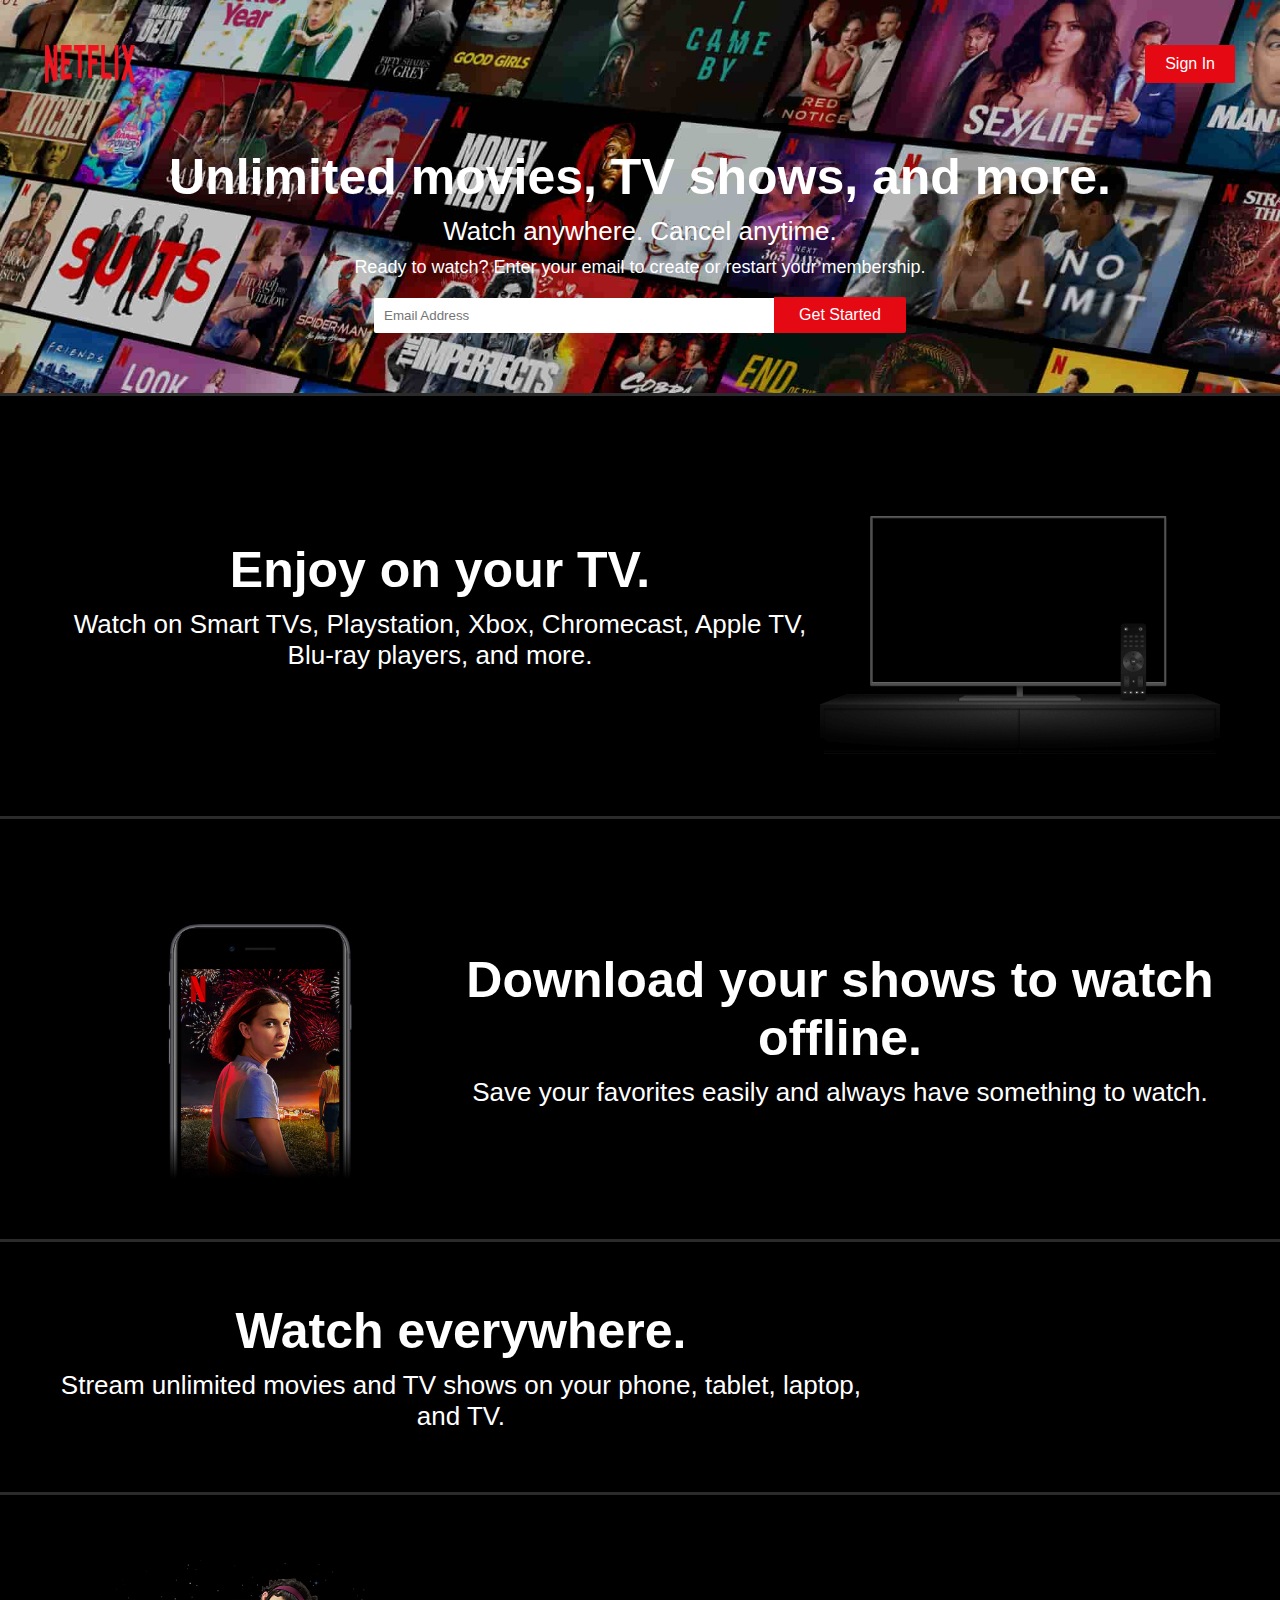
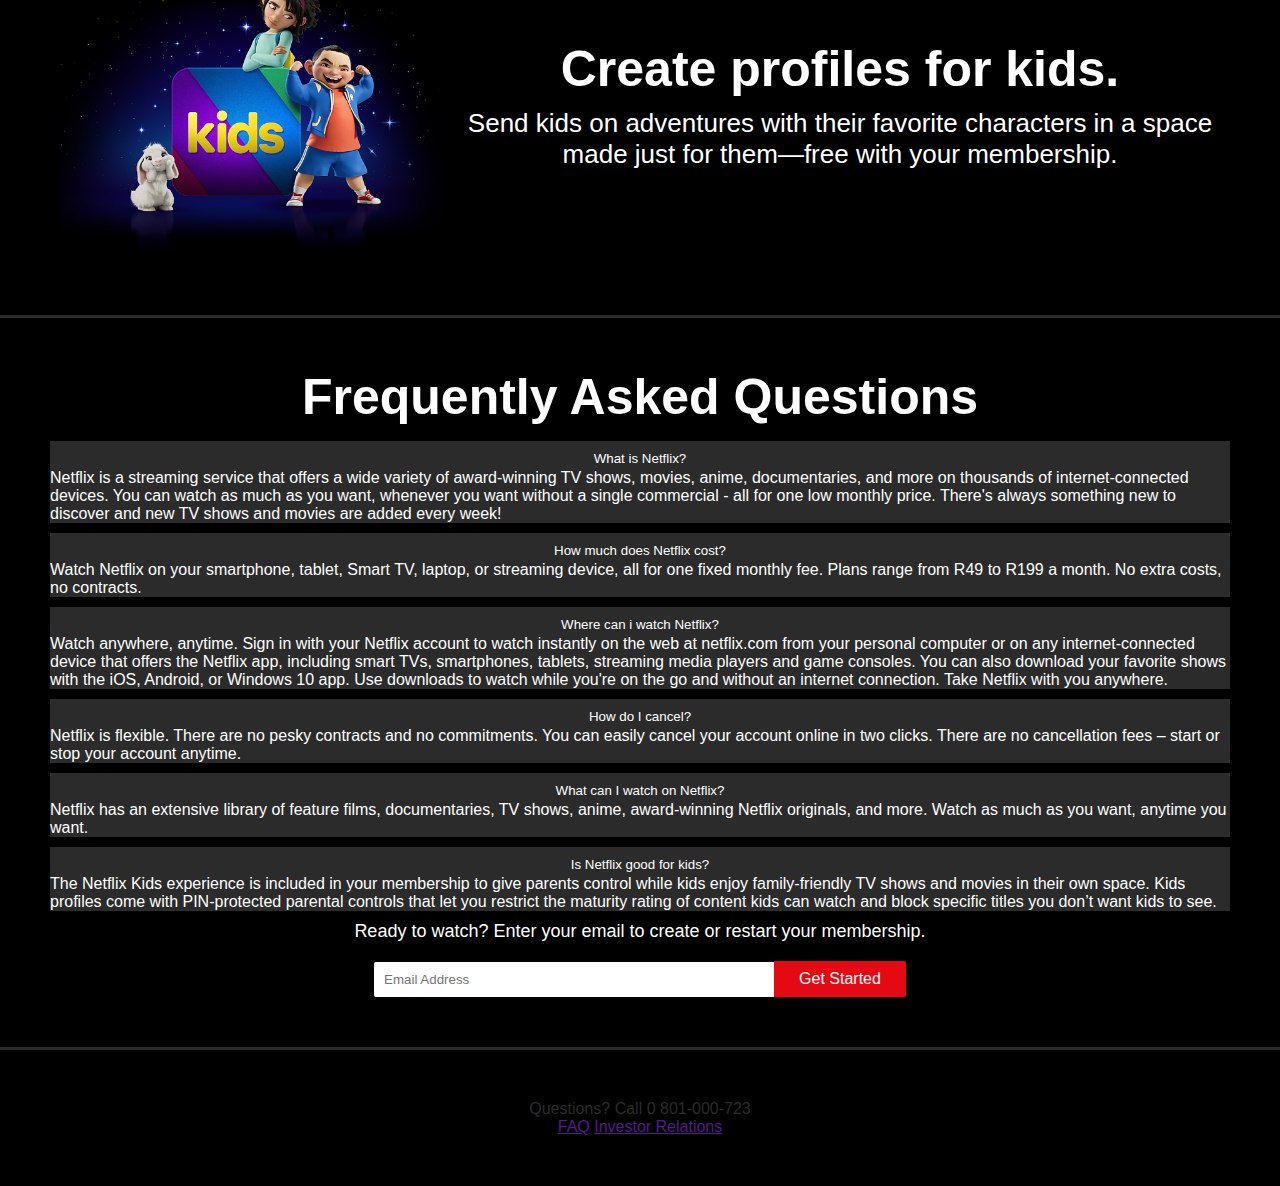
==== index.html @ ed448f11 "index" ====
<!DOCTYPE html>
<html lang="en">
<head>
    <meta charset="UTF-8">
    <meta http-equiv="X-UA-Compatible" content="IE=edge">
    <meta name="viewport" content="width=device-width, initial-scale=1.0">
    <link rel="stylesheet" href="index.css">
    <script src="index.js" defer></script>
    <!-- JavaScript Bundle with Popper -->
    <script src="https://cdn.jsdelivr.net/npm/bootstrap@5.2.1/dist/js/bootstrap.bundle.min.js" integrity="sha384-u1OknCvxWvY5kfmNBILK2hRnQC3Pr17a+RTT6rIHI7NnikvbZlHgTPOOmMi466C8" crossorigin="anonymous"></script>
    <!-- CSS only -->
    <link href="https://cdn.jsdelivr.net/npm/bootstrap@5.2.1/dist/css/bootstrap.min.css" rel="stylesheet" integrity="sha384-iYQeCzEYFbKjA/T2uDLTpkwGzCiq6soy8tYaI1GyVh/UjpbCx/TYkiZhlZB6+fzT" crossorigin="anonymous">
    <link rel="stylesheet" href="https://fonts.googleapis.com/css2?family=Material+Symbols+Outlined:opsz,wght,FILL,GRAD@48,400,0,0" />
    <title>Netflix clone</title>
</head>
<body>

    

    <!-- main section on landing page with content -->
    <section class="main-section">
        <!-- nav/ top navigation -->
        <nav class="logo-and-bttn">
            <img class="logo" src="/Images/Logo with text.png">
            <button class="logo-bttn">Sign In</button>
        </nav>
        <div class="main-content">
            <div class="main-h1" >Unlimited movies, TV shows, and more.</div>
            <div class="main-h2" >Watch anywhere. Cancel anytime.</div>
            <div class="main-h3" >Ready to watch? Enter your email to create or restart your membership.</div>
            <form class="bttn-input">
                <input 
                class="main-input"
                placeholder="Email Address"
                type="text">
                <button type="submit" class="sub-button">Get Started</button>
            </form>
        </div>
       
    </section>
<div class="divider"></div>

<!-- section number 2 -->

    <section class="section">
        <div class="content-div">
            <div class="main-h1" >Enjoy on your TV.</div>
            <div class="main-h2" >Watch on Smart TVs, Playstation, Xbox, Chromecast, Apple TV, Blu-ray players, and more.</div>
        </div>
       <img class="image-showcase tv" src="/Images/tv.png" alt="">
    </section>
<div class="divider"></div> 

    <!-- section number 3 -->
    <section class="section">
        <img class="image-showcase download" src="/Images/download-bg.jpg" alt="">
        <div class="content-div">
        <div class="main-h1" >Download your shows to watch offline.</div>
        <div class="main-h2" >Save your favorites easily and always have something to watch.</div>
        </div>
    </section>
<div class="divider"></div> 

    <!-- section number 4 -->
    <section class="section watch-section">
        <div class="content-div">
            <div class="main-h1" >Watch everywhere.
            </div>
            <div class="main-h2" >Stream unlimited movies and TV shows on your phone, tablet, laptop, and TV.</div>
        </div>
        <img class="image-showcase" src="/Images/" alt="">
        
    </section>
<div class="divider"></div> 

    <!-- section 5 -->
    <section class="section">
        <img class="image-showcase profile" src="/Images/profile-bg.png" alt="">
        <div class="content-div">
            <div class="main-h1" >Create profiles for kids.
            </div>
            <div class="main-h2" >Send kids on adventures with their favorite characters in a space made just for them—free with your membership.</div>
        </div>
    </section>
<div class="divider"></div> 

<!-- section 6 -->
    <section class="FAQ-section">
        <div class="main-h1" >Frequently Asked Questions
        </div>
            <div class="accordion" id="accordionExample">
                <div class="accordion-item">
                  <h2 class="accordion-header" id="headingOne">
                    <button class="accordion-button" type="button" data-bs-toggle="collapse" data-bs-target="#collapseOne" aria-expanded="true" aria-controls="collapseOne">
                     What is Netflix?
                    </button>
                  </h2>
                  <div id="collapseOne" class="accordion-collapse collapse show" aria-labelledby="headingOne" data-bs-parent="#accordionExample">
                    <div class="accordion-body">
                        Netflix is a streaming service that offers a wide variety of award-winning TV shows, movies, anime, documentaries, and more on thousands of internet-connected devices.

                        You can watch as much as you want, whenever you want without a single commercial - all for one low monthly price. There's always something new to discover and new TV shows and movies are added every week!
                    </div>
                  </div>
                </div>
                <div class="accordion-item">
                  <h2 class="accordion-header" id="headingTwo">
                    <button class="accordion-button collapsed" type="button" data-bs-toggle="collapse" data-bs-target="#collapseTwo" aria-expanded="false" aria-controls="collapseTwo">
                      How much does Netflix cost?
                    </button>
                  </h2>
                  <div id="collapseTwo" class="accordion-collapse collapse" aria-labelledby="headingTwo" data-bs-parent="#accordionExample">
                    <div class="accordion-body">
                        Watch Netflix on your smartphone, tablet, Smart TV, laptop, or streaming device, all for one fixed monthly fee. Plans range from R49 to R199 a month. No extra costs, no contracts.
                    </div>
                  </div>
                </div>
                <div class="accordion-item">
                  <h2 class="accordion-header" id="headingFour">
                    <button class="accordion-button collapsed" type="button" data-bs-toggle="collapse" data-bs-target="#collapseFour" aria-expanded="false" aria-controls="collapseThree">
                      Where can i watch Netflix?
                    </button>
                  </h2>
                  <div id="collapseFour" class="accordion-collapse collapse" aria-labelledby="headingFour" data-bs-parent="#accordionExample">
                    <div class="accordion-body">
                        Watch anywhere, anytime. Sign in with your Netflix account to watch instantly on the web at netflix.com from your personal computer or on any internet-connected device that offers the Netflix app, including smart TVs, smartphones, tablets, streaming media players and game consoles.

                        You can also download your favorite shows with the iOS, Android, or Windows 10 app. Use downloads to watch while you're on the go and without an internet connection. Take Netflix with you anywhere.
                    </div>
                  </div>
                </div>
                <div class="accordion-item">
                    <h2 class="accordion-header" id="headingFive">
                      <button class="accordion-button collapsed" type="button" data-bs-toggle="collapse" data-bs-target="#collapseFive" aria-expanded="false" aria-controls="collapseFive">
                        How do I cancel?
                      </button>
                    </h2>
                    <div id="collapseFive" class="accordion-collapse collapse" aria-labelledby="headingFive" data-bs-parent="#accordionExample">
                      <div class="accordion-body">
                        Netflix is flexible. There are no pesky contracts and no commitments. You can easily cancel your account online in two clicks. There are no cancellation fees – start or stop your account anytime.
                      </div>
                    </div>
                  </div>
                  <div class="accordion-item">
                    <h2 class="accordion-header" id="headingSix">
                      <button class="accordion-button collapsed" type="button" data-bs-toggle="collapse" data-bs-target="#collapseSix" aria-expanded="false" aria-controls="collapseSix">
                        What can I watch on Netflix?
                      </button>
                    </h2>
                    <div id="collapseSix" class="accordion-collapse collapse" aria-labelledby="headingSix" data-bs-parent="#accordionExample">
                      <div class="accordion-body">
                        Netflix has an extensive library of feature films, documentaries, TV shows, anime, award-winning Netflix originals, and more. Watch as much as you want, anytime you want.
                      </div>
                    </div>
                  </div>
                  <div class="accordion-item">
                    <h2 class="accordion-header" id="headingSeven">
                      <button class="accordion-button collapsed" type="button" data-bs-toggle="collapse" data-bs-target="#collapseSeven" aria-expanded="false" aria-controls="collapseSeven">
                        Is Netflix good for kids?
                      </button>
                    </h2>
                    <div id="collapseSeven" class="accordion-collapse collapse" aria-labelledby="headingSeven" data-bs-parent="#accordionExample">
                      <div class="accordion-body">
                        The Netflix Kids experience is included in your membership to give parents control while kids enjoy family-friendly TV shows and movies in their own space.

                        Kids profiles come with PIN-protected parental controls that let you restrict the maturity rating of content kids can watch and block specific titles you don’t want kids to see.
                      </div>
                    </div>
                  </div>
              </div>
        <p class="main-h3">Ready to watch? Enter your email to create or restart your membership.</p>
        <form class="bttn-input">
            <input 
            class="main-input"
            placeholder="Email Address"
            type="text">
            <button type="submit" class="sub-button">Get Started</button>
        </form>
    </section>
<div class="divider"></div> 

<!-- footer section -->
    <footer class="footer-section">
        <p class="footer-text">Questions? Call 0 801-000-723</p>

        <div class="footer-content">
            <a href="">FAQ</a>
            <a href="">Investor Relations</a>
            
        </div>
    </footer>
    
</body>
</html>
---- index.css ----
@import url('https://fonts.googleapis.com/css2?family=Bebas+Neue&display=swap');

:root{
    --bg-color: #000;
    --text-light-color: #ffffff;
    --text-dark-color: #2b2b2b;
    --white: #ffffff;
    --netflix-red: #E50914;
}

*{
    box-sizing: border-box;
    margin: 0;  
    padding:0;
    font-family: Arial, Helvetica, sans-serif;
    text-align: center;
}

body{
    background-color: var(--bg-color)!important;
}
/* navigation */

.logo-and-bttn{
    margin: 25px;
    display: flex;
    justify-content: space-between;
}
.logo{
    width: 90px;
}

.logo-bttn{
    background-color: var(--netflix-red);
    color: var(--white);
    border: none;
    border-radius: 2px;
    padding: 10px 20px;
    font-size: 16px;
}

/* main section on landing page with content  */
.main-section{
    background-color: var(--bg-color);
    background-image: url(/Images/main-bg.jpg);
    background-size: cover;
    background-repeat: no-repeat;
    color: var(--white);
    padding: 20px;
}

.main-content{
    padding: 40px;
}

.main-h1{
    font-size: 50px;
    color: var(--text-light-color);
    font-weight: 800;
}
.main-h2{
    margin-top: 10px;
    font-size: 26px;
    color: var(--text-light-color);
    font-weight: 400;
}
.main-h3{
    margin-top: 10px;
    font-size: 18px;
    color: var(--text-light-color); 
} 

.bttn-input{
    display: flex;
    flex-direction: row;
    align-items: baseline;
    justify-content: center;
}

.main-input{
    margin:0;
    /* height: 55px; */
    width: 400px;
    margin-top: 20px;
    padding: 10px;
    border: none;
    border-radius: 2px 0 0 2px;
    background-color: var(--white);
    text-align: left;
}
.sub-button{
    background-color: var(--netflix-red);
    color: var(--white);
    border: none;
    border-radius: 0 2px 2px 0px;
    padding: 9px 25px;
    font-size: 16px;
    margin-top: 15px;
}
 span{
    background-color: var(--netflix-red);
    margin-left: 4px;
 }
.divider{
    height: 3px;
    width: 100vw;
    background-color: var(--text-dark-color);
}

/* section number 2 */
.content-div{
    padding: 25x;
}

/* photos */
.image-showcase{
    width: 400px;
}

.section{
    display: flex;
    flex-direction: row;
    justify-content: center;
    align-items: center;
    margin: 15px;
    padding: 45px;
}

.watch-section{
    text-align: left !important;
}

.FAQ-section{
    margin: 25px;
    padding: 25px;
}
.accordion{
    margin-top: 15px;
    color: var(--text-light-color)!important;
    border: none !important;
}
.accordion-button{
    color: var(--text-light-color)!important;
    background-color: var(--text-dark-color)!important;
    border: none !important;
}
.accordion-body{
    text-align: left!important;
    border: none !important;
    border: none !important;
}
.accordion-item{
    background-color: var(--text-dark-color)!important;
    color: var(--text-light-color)!important;
    /* text-align: left!important; */
    margin-top: 10px;
    border: none !important;
    
}
.accordion-header{
    background-color: var(--text-dark-color)!important;
}

/* footer section */
.footer-section {
    padding: auto;
    margin: 25px;
    padding: 25px;
}

.footer-text{
    color:var(--text-dark-color);
    text-align: none;
}

/* home/ landing page responsiveness */
@media (max-width: 767px) {
    .logo-and-bttn{
    margin: 15px;
}

/* main section on landing page with content  */

.main-content{
    padding: 10px;
}

.main-h1{
    font-size: 30px;
}
.main-h2{
    font-size: 16px;
}
.main-h3{
    font-size: 12px;
} 

.bttn-input{
    flex-direction: column;
    align-items: center;
}

.main-input{
    width: 300px;
}
.sub-button{
    padding: 10px 15px;
    font-size: 14px;
}

/* section number 2 */
.content-div{
    padding: 15x;
}

/* photos */
.image-showcase{
    width: 350px;
}

.section{
    flex-direction: column-reverse;
}

.content-div{
    margin: 10px;
}

/* footer section */
.footer-section {
    padding: auto;
}

.footer-text{
    color:var(--text-dark-color);
}
    
}
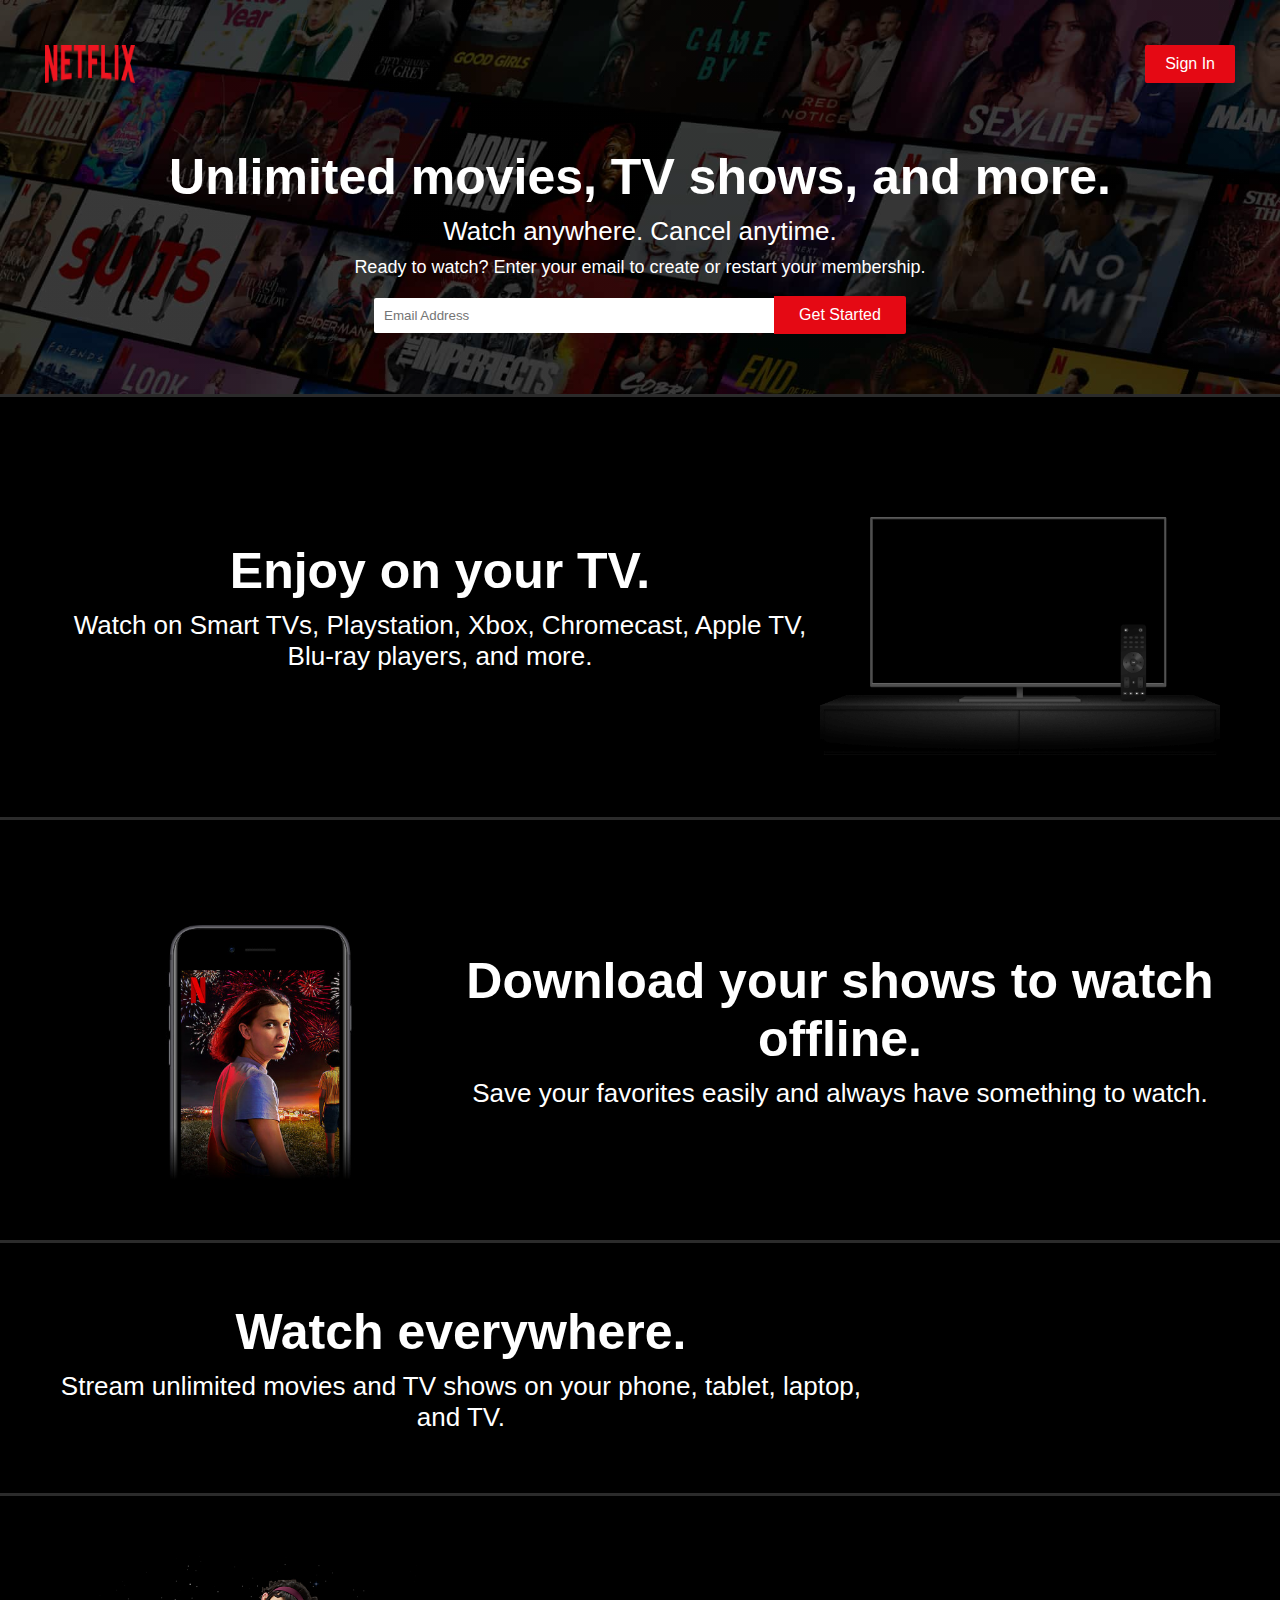
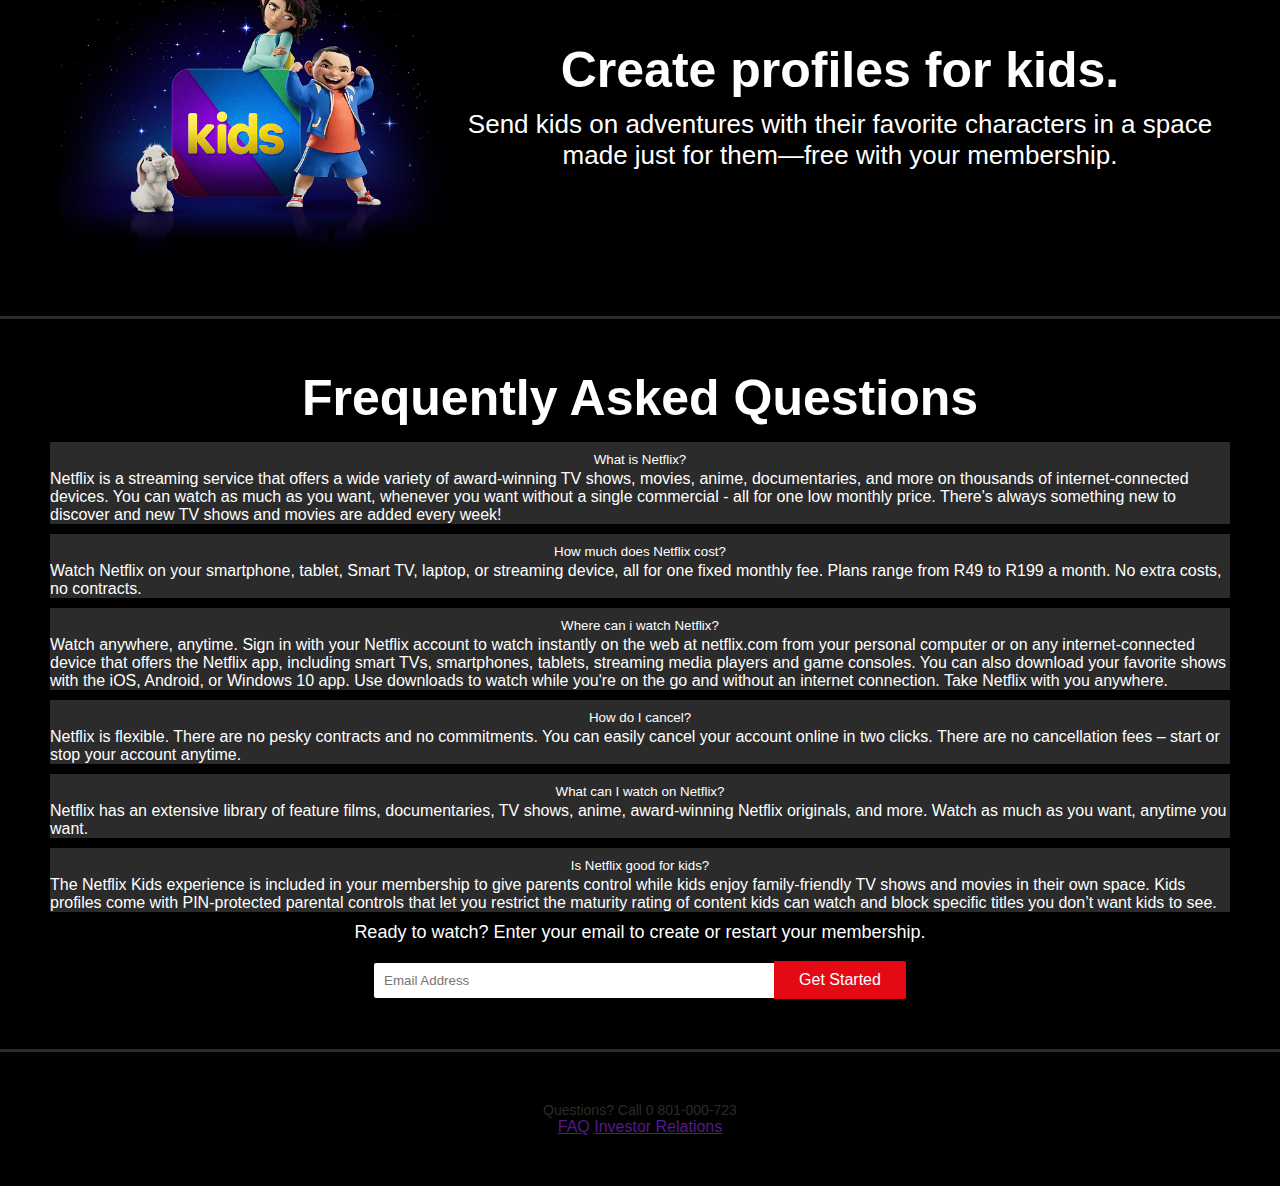
==== commit 3b8850b7: "login form" ====
--- a/index.html
+++ b/index.html
@@ -22,7 +22,7 @@
         <!-- nav/ top navigation -->
         <nav class="logo-and-bttn">
             <img class="logo" src="/Images/Logo with text.png">
-            <button class="logo-bttn">Sign In</button>
+            <a href="login.html"><button class="logo-bttn">Sign In</button></a>
         </nav>
         <div class="main-content">
             <div class="main-h1" >Unlimited movies, TV shows, and more.</div>
--- a/index.css
+++ b/index.css
@@ -42,7 +42,7 @@
 /* main section on landing page with content  */
 .main-section{
     background-color: var(--bg-color);
-    background-image: url(/Images/main-bg.jpg);
+    background: linear-gradient(rgba(0, 0, 0, 0.7), rgba(0, 0, 0, 0.7)), url(/Images/main-bg.jpg);
     background-size: cover;
     background-repeat: no-repeat;
     color: var(--white);
@@ -93,7 +93,7 @@
     color: var(--white);
     border: none;
     border-radius: 0 2px 2px 0px;
-    padding: 9px 25px;
+    padding: 10px 25px;
     font-size: 16px;
     margin-top: 15px;
 }
@@ -173,8 +173,62 @@
     text-align: none;
 }
 
-/* home/ landing page responsiveness */
+/* login page  */
+
+.form-section {
+    display: flex;
+    align-items: center;
+    justify-content: center;
+    margin: 25px;
+}
+.login-form{
+    padding: 25px 45px;
+    width: 450px;
+    background: linear-gradient(rgba(0, 0, 0, 0.7), rgba(0, 0, 0, 0.7));
+    border-radius: 10px;
+}
+
+.form-header{
+    margin: 10px;
+    text-align: left;
+}
+.login-input{
+    width: 100%;
+    margin:10px;
+    text-align: left;
+    padding: 10px;
+    border-radius: 5px;
+}
+
+.login-bttn{
+    background-color: var(--netflix-red);
+    color:var(--text-light-color);
+    border: none;
+    margin: 5px;
+    padding: 10px;
+    width: 100%;
+    border-radius: 5px;
+}
+
+.sign-in-check{
+  text-align: left;
+  margin:10px;
+}
+
+.sign-in-form-text{
+    margin-top: 50px;
+    text-align: left;
+}
+
+p{
+    font-size: 14px;
+}
+
+/* responsiveness */
 @media (max-width: 767px) {
+    .main-section{
+        height: 100vh;
+    }
     .logo-and-bttn{
     margin: 15px;
 }
@@ -235,4 +289,5 @@
     color:var(--text-dark-color);
 }
     
-}+}
+
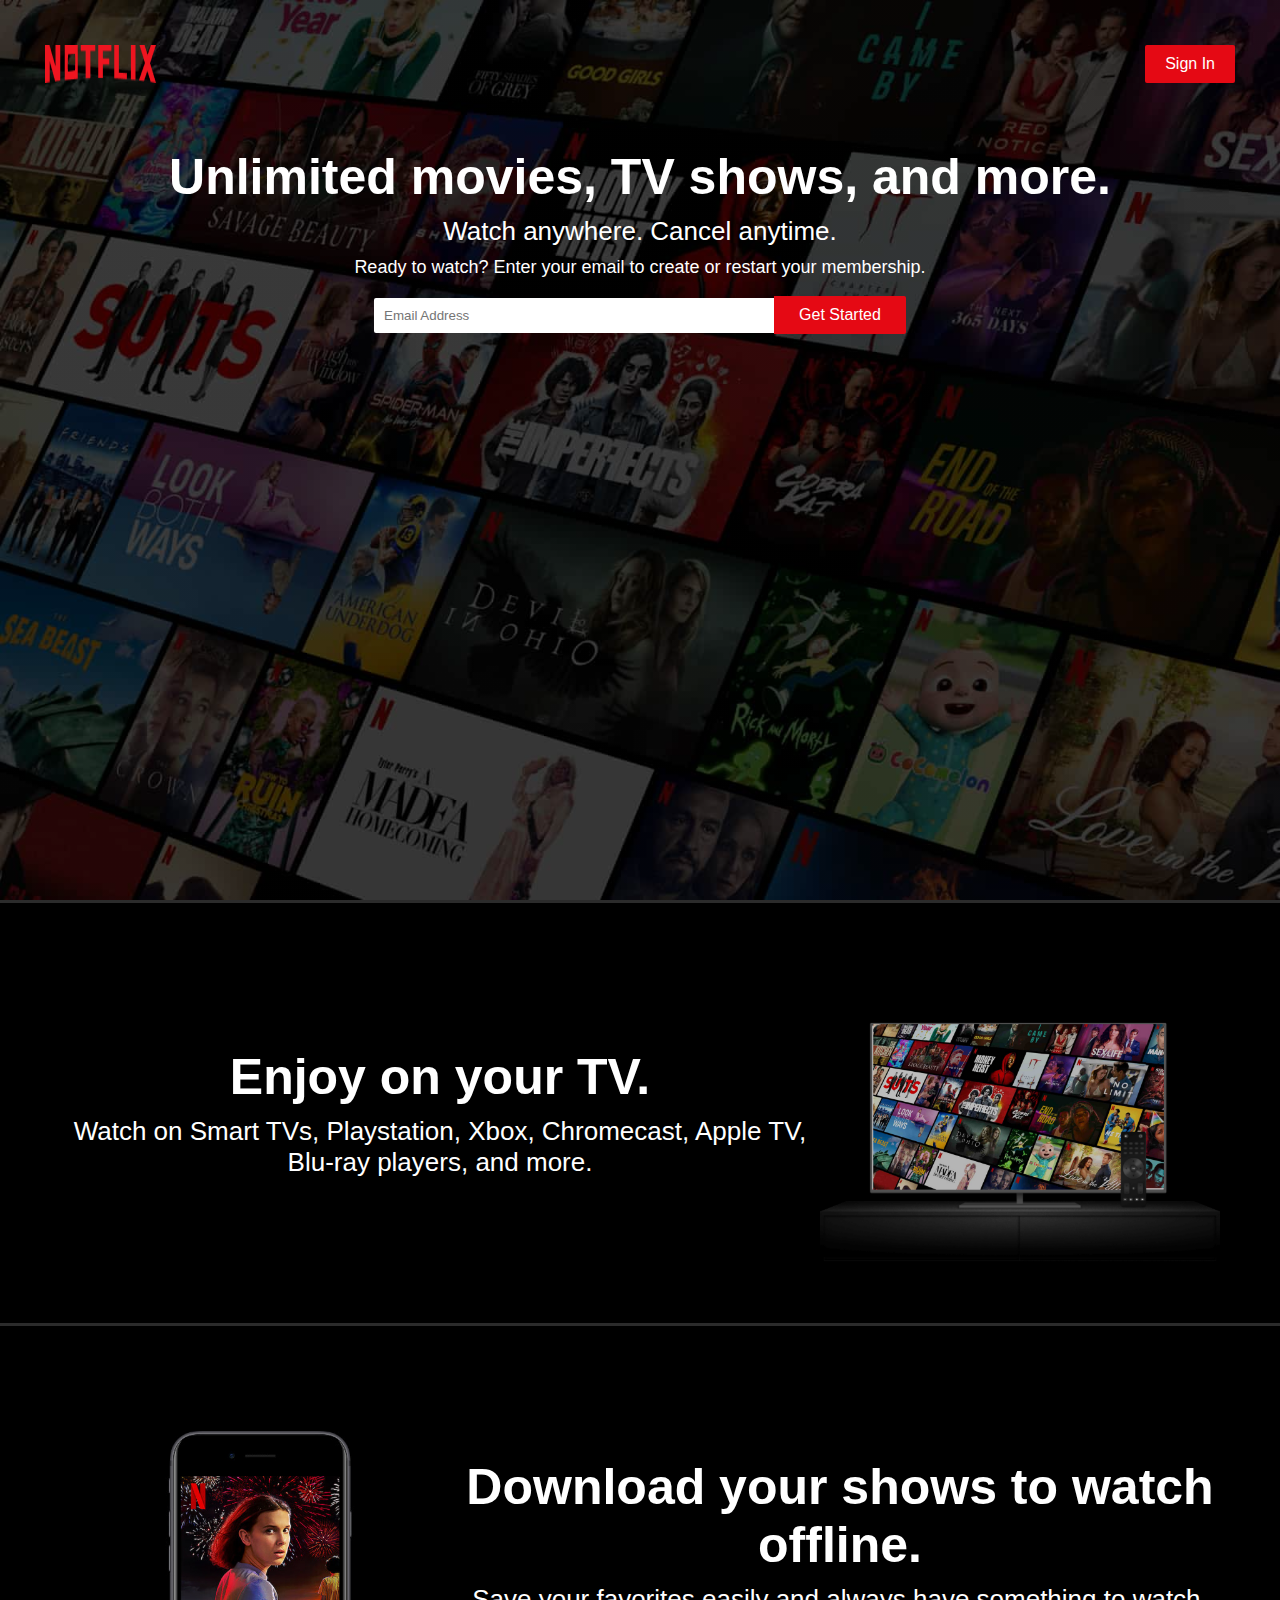
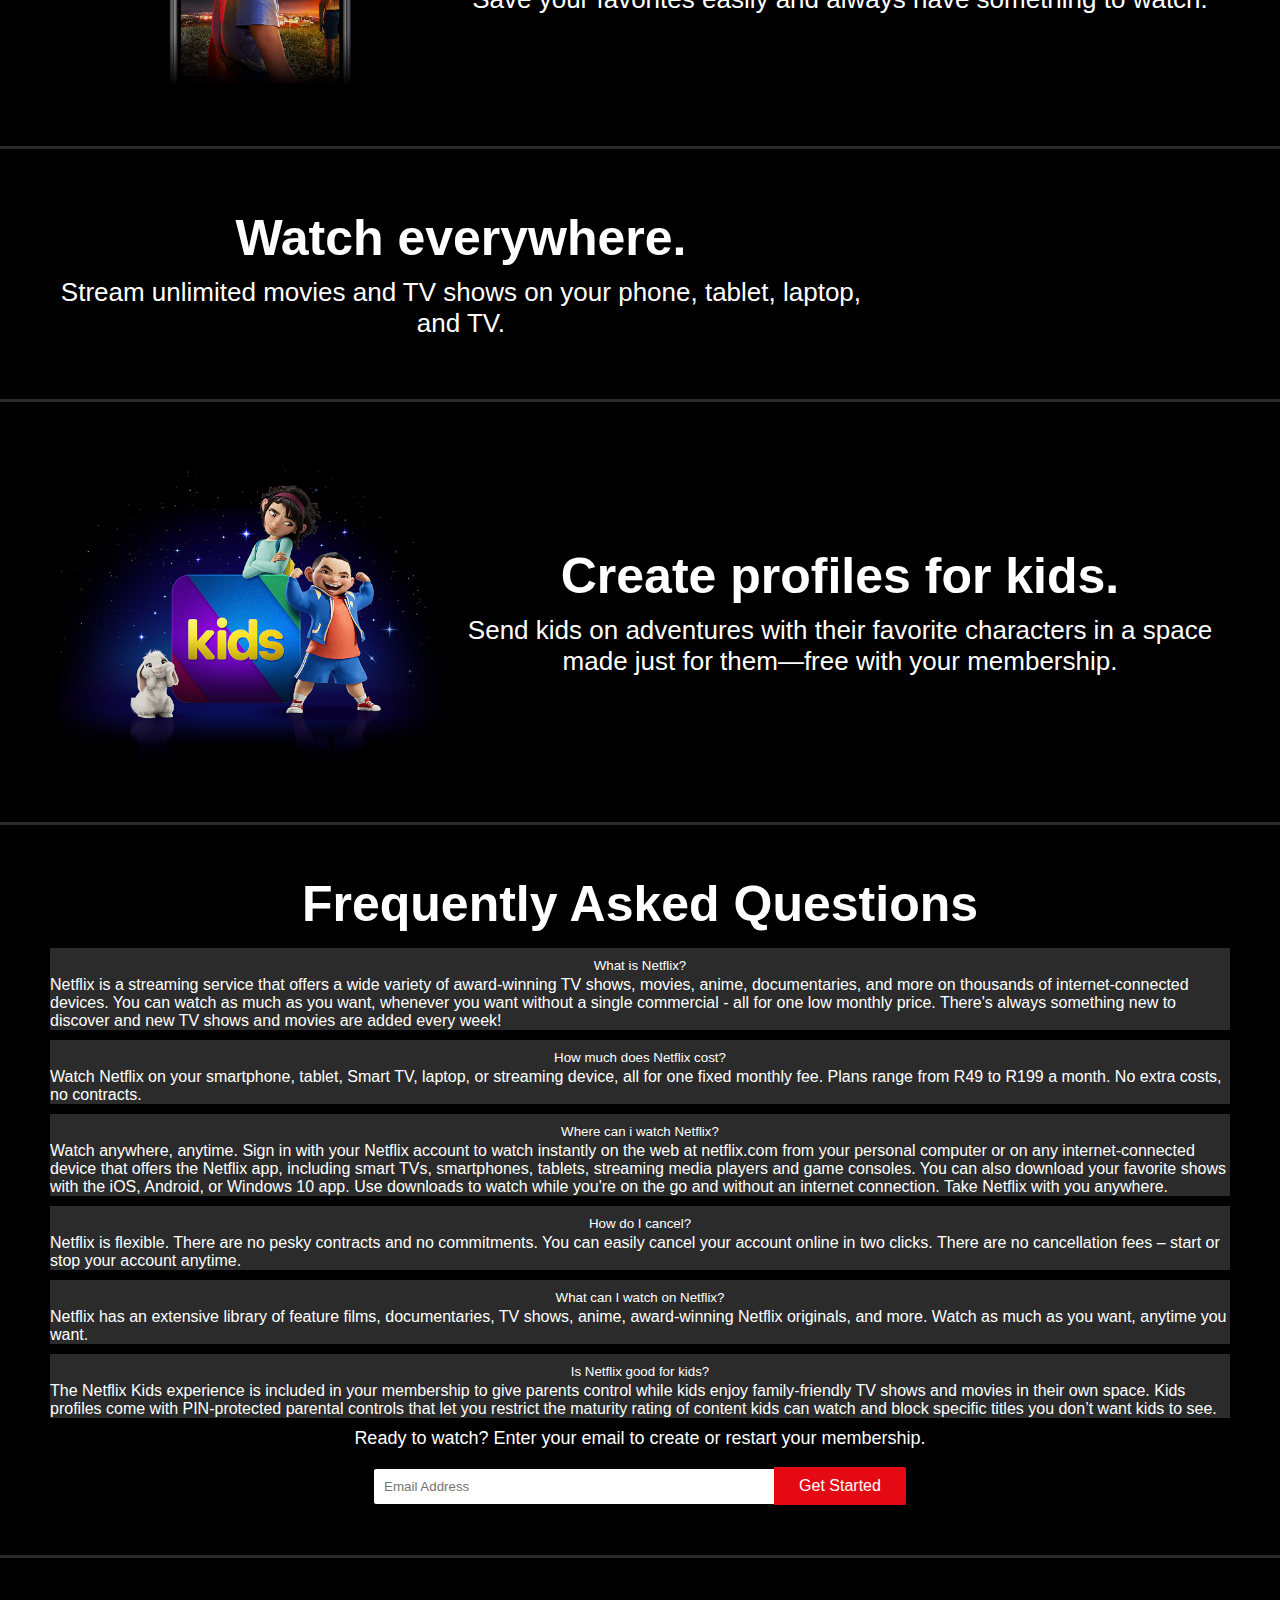
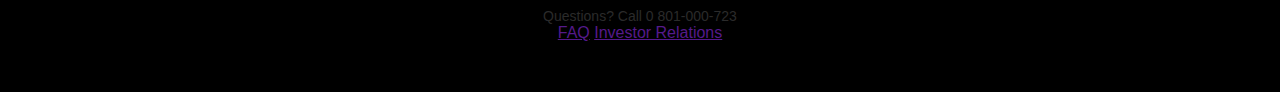
==== commit 8d28fa1c: "files" ====
--- a/index.html
+++ b/index.html
@@ -15,8 +15,6 @@
 </head>
 <body>
 
-    
-
     <!-- main section on landing page with content -->
     <section class="main-section">
         <!-- nav/ top navigation -->
@@ -28,8 +26,9 @@
             <div class="main-h1" >Unlimited movies, TV shows, and more.</div>
             <div class="main-h2" >Watch anywhere. Cancel anytime.</div>
             <div class="main-h3" >Ready to watch? Enter your email to create or restart your membership.</div>
-            <form class="bttn-input">
+            <form id="signUpForm" class="bttn-input">
                 <input 
+                id="email"
                 class="main-input"
                 placeholder="Email Address"
                 type="text">
@@ -95,7 +94,7 @@
                      What is Netflix?
                     </button>
                   </h2>
-                  <div id="collapseOne" class="accordion-collapse collapse show" aria-labelledby="headingOne" data-bs-parent="#accordionExample">
+                  <div id="collapseOne" class="accordion-collapse collapse" aria-labelledby="headingOne" data-bs-parent="#accordionExample">
                     <div class="accordion-body">
                         Netflix is a streaming service that offers a wide variety of award-winning TV shows, movies, anime, documentaries, and more on thousands of internet-connected devices.
 
@@ -186,7 +185,6 @@
         <div class="footer-content">
             <a href="">FAQ</a>
             <a href="">Investor Relations</a>
-            
         </div>
     </footer>
     
--- a/index.css
+++ b/index.css
@@ -25,9 +25,6 @@
     margin: 25px;
     display: flex;
     justify-content: space-between;
-}
-.logo{
-    width: 90px;
 }
 
 .logo-bttn{
@@ -47,6 +44,7 @@
     background-repeat: no-repeat;
     color: var(--white);
     padding: 20px;
+    height: 100vh;
 }
 
 .main-content{
@@ -174,6 +172,9 @@
 }
 
 /* login page  */
+.login-section {
+    height: 100vh;
+}
 
 .form-section {
     display: flex;
@@ -210,6 +211,11 @@
     border-radius: 5px;
 }
 
+#error{
+    text-align: left;
+    color: var(--netflix-red);
+}
+
 .sign-in-check{
   text-align: left;
   margin:10px;
@@ -222,6 +228,13 @@
 
 p{
     font-size: 14px;
+}
+
+/* 404 */
+.page-n-f{
+    font-size: 80px;
+    color: var(--netflix-red);
+    text-align: center;
 }
 
 /* responsiveness */
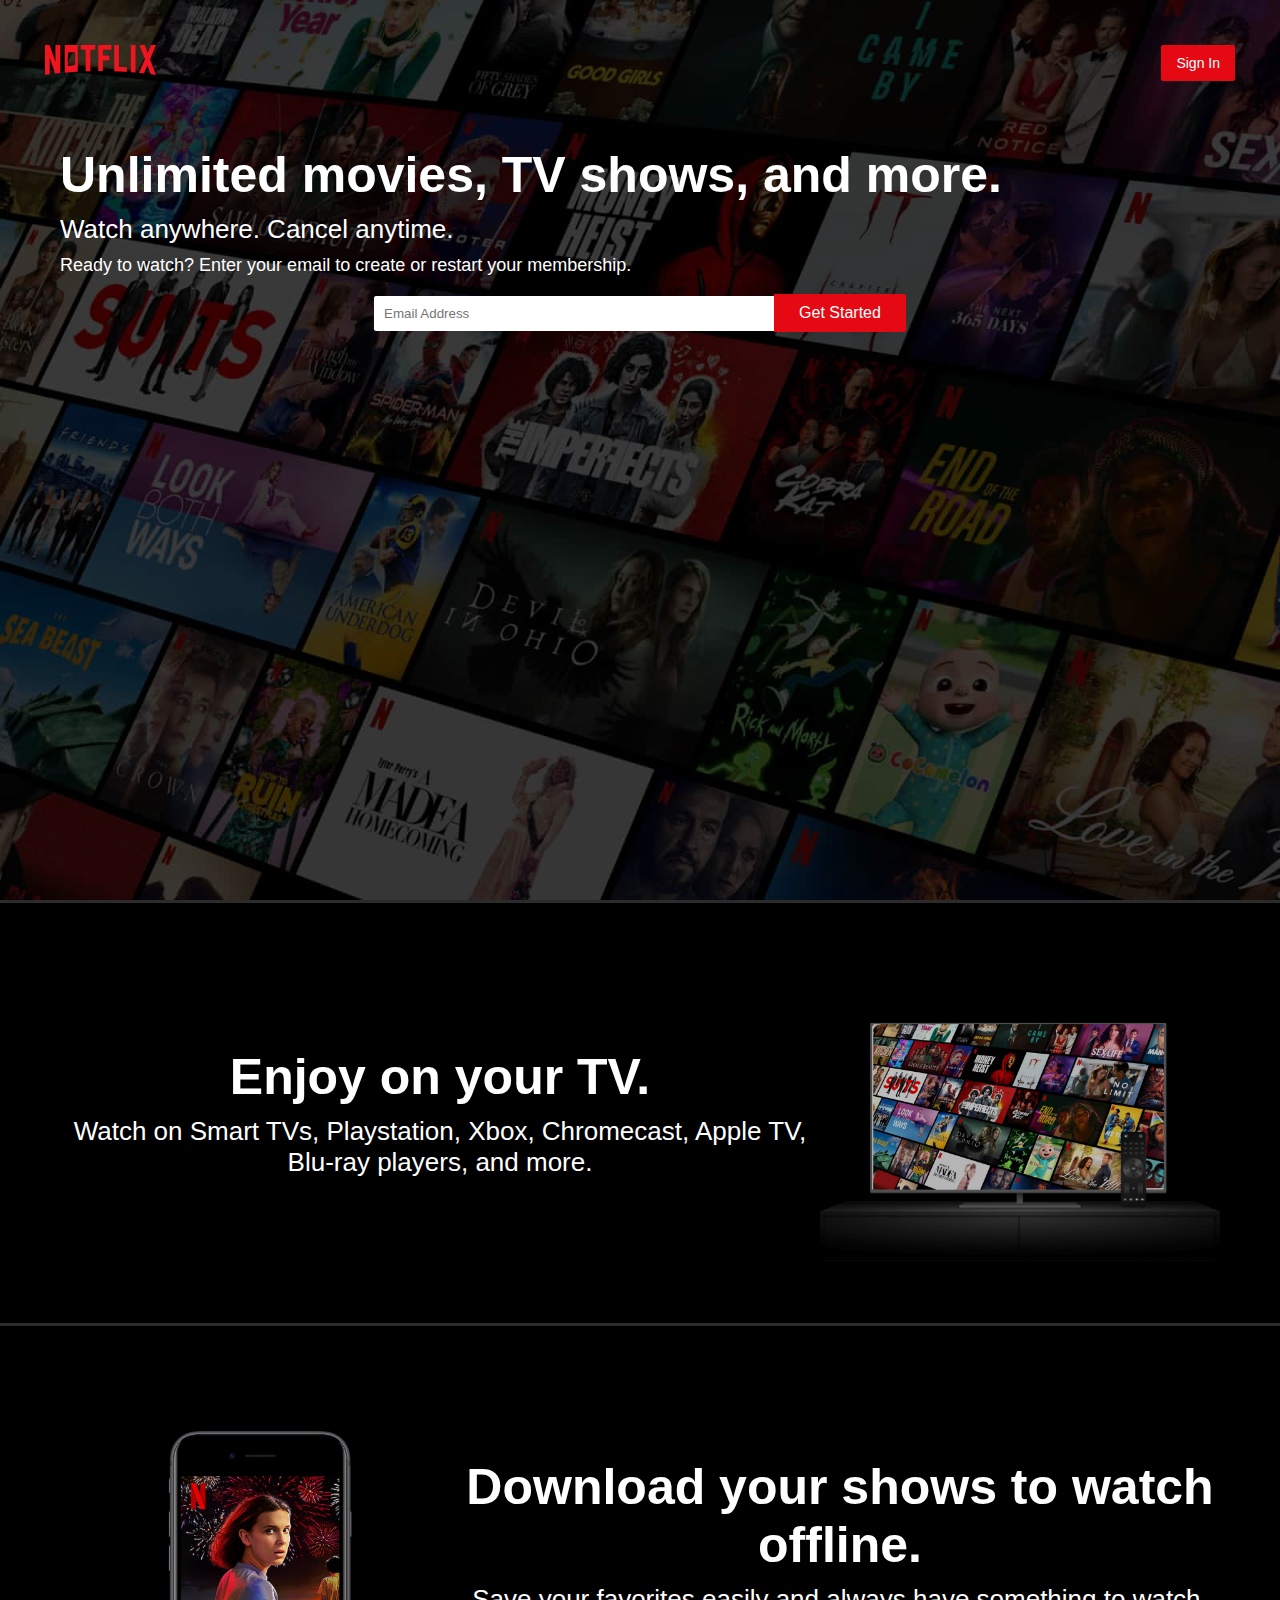
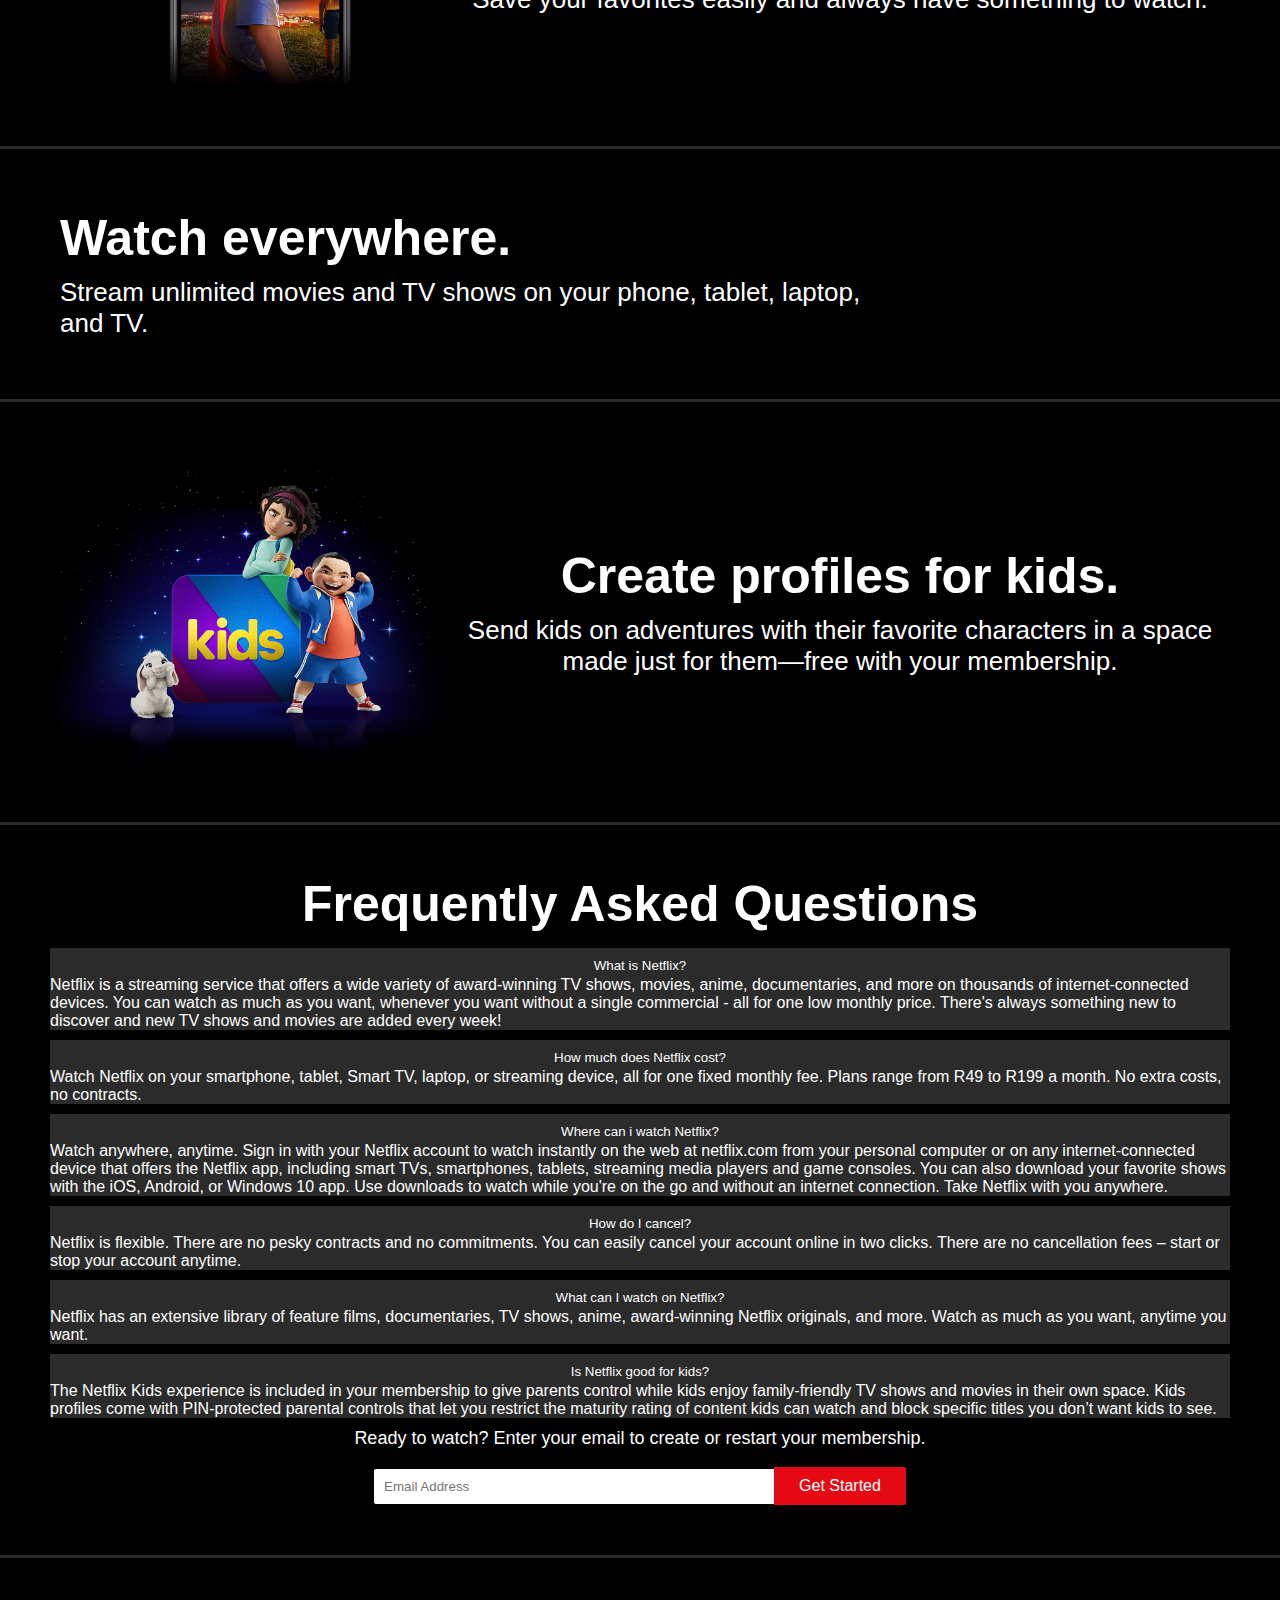
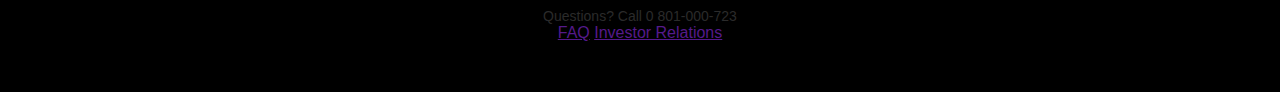
==== commit 7926acf8: "file changes" ====
--- a/index.html
+++ b/index.html
@@ -4,13 +4,15 @@
     <meta charset="UTF-8">
     <meta http-equiv="X-UA-Compatible" content="IE=edge">
     <meta name="viewport" content="width=device-width, initial-scale=1.0">
-    <link rel="stylesheet" href="index.css">
-    <script src="index.js" defer></script>
+    <link rel="stylesheet" href="/index.css">
+    <script type="text/javascript" src="/index.js" defer></script>
     <!-- JavaScript Bundle with Popper -->
     <script src="https://cdn.jsdelivr.net/npm/bootstrap@5.2.1/dist/js/bootstrap.bundle.min.js" integrity="sha384-u1OknCvxWvY5kfmNBILK2hRnQC3Pr17a+RTT6rIHI7NnikvbZlHgTPOOmMi466C8" crossorigin="anonymous"></script>
     <!-- CSS only -->
     <link href="https://cdn.jsdelivr.net/npm/bootstrap@5.2.1/dist/css/bootstrap.min.css" rel="stylesheet" integrity="sha384-iYQeCzEYFbKjA/T2uDLTpkwGzCiq6soy8tYaI1GyVh/UjpbCx/TYkiZhlZB6+fzT" crossorigin="anonymous">
     <link rel="stylesheet" href="https://fonts.googleapis.com/css2?family=Material+Symbols+Outlined:opsz,wght,FILL,GRAD@48,400,0,0" />
+      <!-- font awesome icons -->
+      <script src="https://kit.fontawesome.com/b9d1cbc489.js" crossorigin="anonymous"></script>
     <title>Netflix clone</title>
 </head>
 <body>
@@ -20,19 +22,19 @@
         <!-- nav/ top navigation -->
         <nav class="logo-and-bttn">
             <img class="logo" src="/Images/Logo with text.png">
-            <a href="login.html"><button class="logo-bttn">Sign In</button></a>
+            <a href="/pages/login.html"><button class="logo-bttn">Sign In</button></a>
         </nav>
         <div class="main-content">
             <div class="main-h1" >Unlimited movies, TV shows, and more.</div>
             <div class="main-h2" >Watch anywhere. Cancel anytime.</div>
             <div class="main-h3" >Ready to watch? Enter your email to create or restart your membership.</div>
-            <form id="signUpForm" class="bttn-input">
+            <form id="sign-up-form" class="bttn-input">
                 <input 
                 id="email"
                 class="main-input"
                 placeholder="Email Address"
                 type="text">
-                <button type="submit" class="sub-button">Get Started</button>
+                <button type="submit" class="sub-button">Get Started <i class="fa-solid fa-angle-right"></i></button>
             </form>
         </div>
        
--- a/index.css
+++ b/index.css
@@ -13,18 +13,40 @@
     margin: 0;  
     padding:0;
     font-family: Arial, Helvetica, sans-serif;
+}
+
+body{
     text-align: center;
-}
-
-body{
-    background-color: var(--bg-color)!important;
+    background-color: black !important;
+}
+
+li{
+    list-style: none;
 }
 /* navigation */
 
 .logo-and-bttn{
     margin: 25px;
     display: flex;
+    flex-direction: row;
     justify-content: space-between;
+}
+
+.logo{
+    cursor: pointer;
+    height: fit-content;
+    margin-right: 20px;
+}
+
+.nav-item{
+    display: flex;
+}
+
+.nav-item li{
+    list-style: none;
+    margin-right: 10px;
+    margin-left: 10px;
+    cursor: pointer;;
 }
 
 .logo-bttn{
@@ -32,8 +54,8 @@
     color: var(--white);
     border: none;
     border-radius: 2px;
-    padding: 10px 20px;
-    font-size: 16px;
+    padding: 10px 15px;
+    font-size: 14px;
 }
 
 /* main section on landing page with content  */
@@ -47,6 +69,11 @@
     height: 100vh;
 }
 
+.home-page{
+    background: linear-gradient(rgba(0, 0, 0, 0.7), rgba(0, 0, 0, 0.7)), url(/Images/Title-Image.png);
+    background-size: cover;
+    background-repeat: no-repeat;}
+
 .main-content{
     padding: 40px;
 }
@@ -230,11 +257,58 @@
     font-size: 14px;
 }
 
-/* 404 */
-.page-n-f{
+
+/* home page styling */
+.main-content{
+    color: var(--text-light-color);
+    text-align: left;
+}
+.home-landing-content{
+    text-align: left !important;
+}
+.landing-title{
+    position: relative;
+}
+
+.title-content{
+    position: absolute;
+    margin-top:40vh;
+    margin-left:25px;
+    padding-left: 25px;
+}
+.show{
+    font-size: 16px;
+    margin: 0px;
+}
+.show-logo{
+    height: 16px;
+}
+.show-name{
+    font-weight: 600;
     font-size: 80px;
-    color: var(--netflix-red);
-    text-align: center;
+    text-transform:uppercase;
+   /* margin-left: 40px; */
+    margin: 0;
+}
+
+.show-button{
+    background-color: var(--white);
+    color: var(--bg-color);
+    font-size: 14px;
+    padding: 8px 12px;
+    border-radius: 4px;
+    margin: 0;
+    border: none;
+}
+
+.grey{
+    background-color: #666666 ;
+    color: var(--white);
+    margin-left: 10px;
+}
+
+.show-button:hover{
+    opacity: 0.9;
 }
 
 /* responsiveness */
@@ -304,3 +378,84 @@
     
 }
 
+/* components styling, will be removed later and stored into components */
+/* movie list */
+.movie-list{
+    margin-left: 40px;
+  }
+  
+  
+  .cat-title{
+      margin: 15px;
+  }
+  
+  .category{
+      display: flex;
+      flex-direction: row;
+  }
+
+/* movie preview styles from here */
+
+
+.movie-preview{
+    margin: 5px;
+    display: flex;
+    flex-direction: column;
+    color: var(--white);
+}
+.show-cover{
+    background-image: url(/Images/queens-gambit.png);
+    background-size: cover;
+    width: 240px;
+    height: 140px;
+    background-position: center;
+    cursor: pointer;
+    position: relative;
+    border-radius: 4px;
+}
+.hidden-items{
+    display: none;
+    position: absolute;
+    top: -50%;
+    left: -20%;
+    width: 150%;
+    height: 215%;
+    background: var(--bg-color);
+    color: white;
+    border-radius: 4px;
+}
+
+.show-cover:hover{
+    z-index: 10;
+}
+
+.show-cover:hover > .hidden-items {
+    display: block;
+}
+
+.movie-name{
+   font-size: 16px;
+    padding-left: 15px;
+    padding-top: 15px;
+}
+
+.image{
+    width: 100%;
+    border-radius: 4px;
+}
+
+.buttons-hidden{
+    margin-left: 10px;
+    color: var(--bg-color);
+    border: none;
+    background-color: #ffffff;
+    padding: 8px 12px;
+    font-size: 14px;
+    border-radius: 4px;
+    cursor: pointer;
+    margin-bottom: 10px;
+}
+
+.buttons-hidden:hover{
+    opacity: 0.9;
+}
